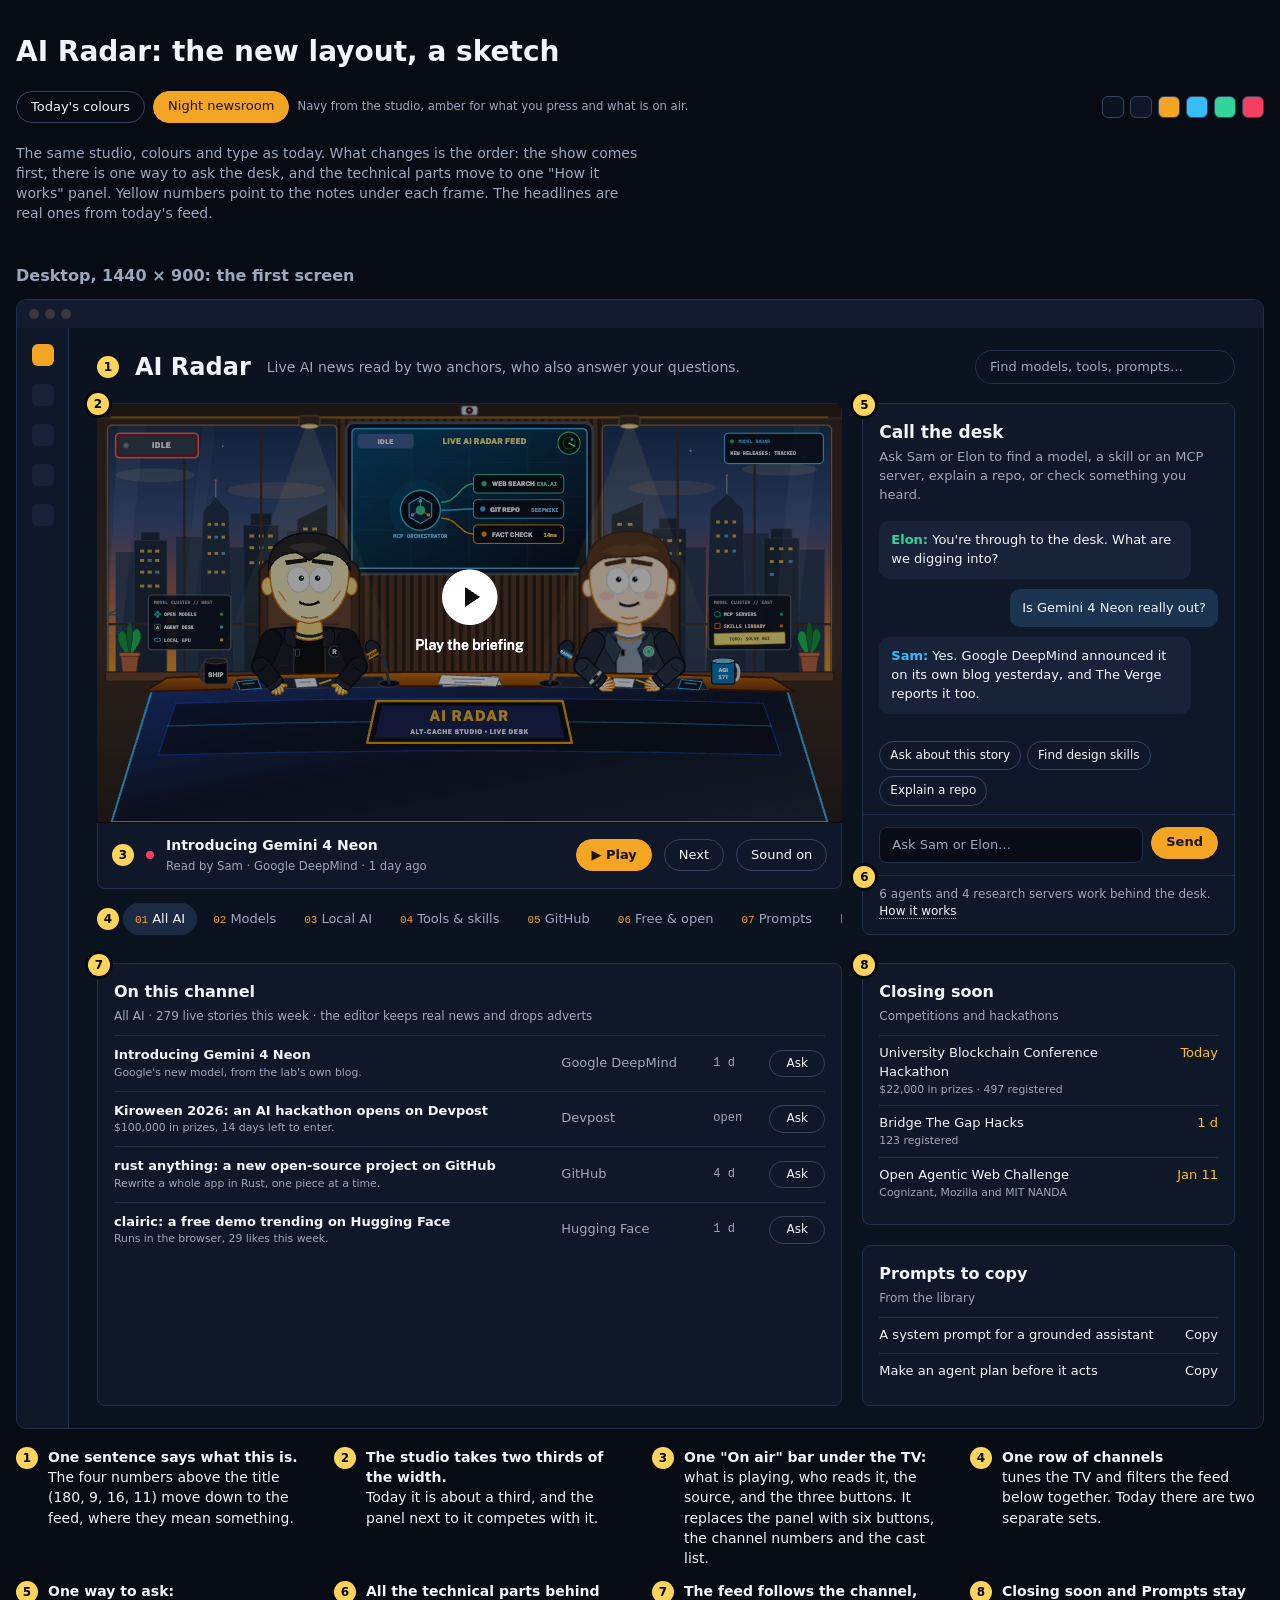
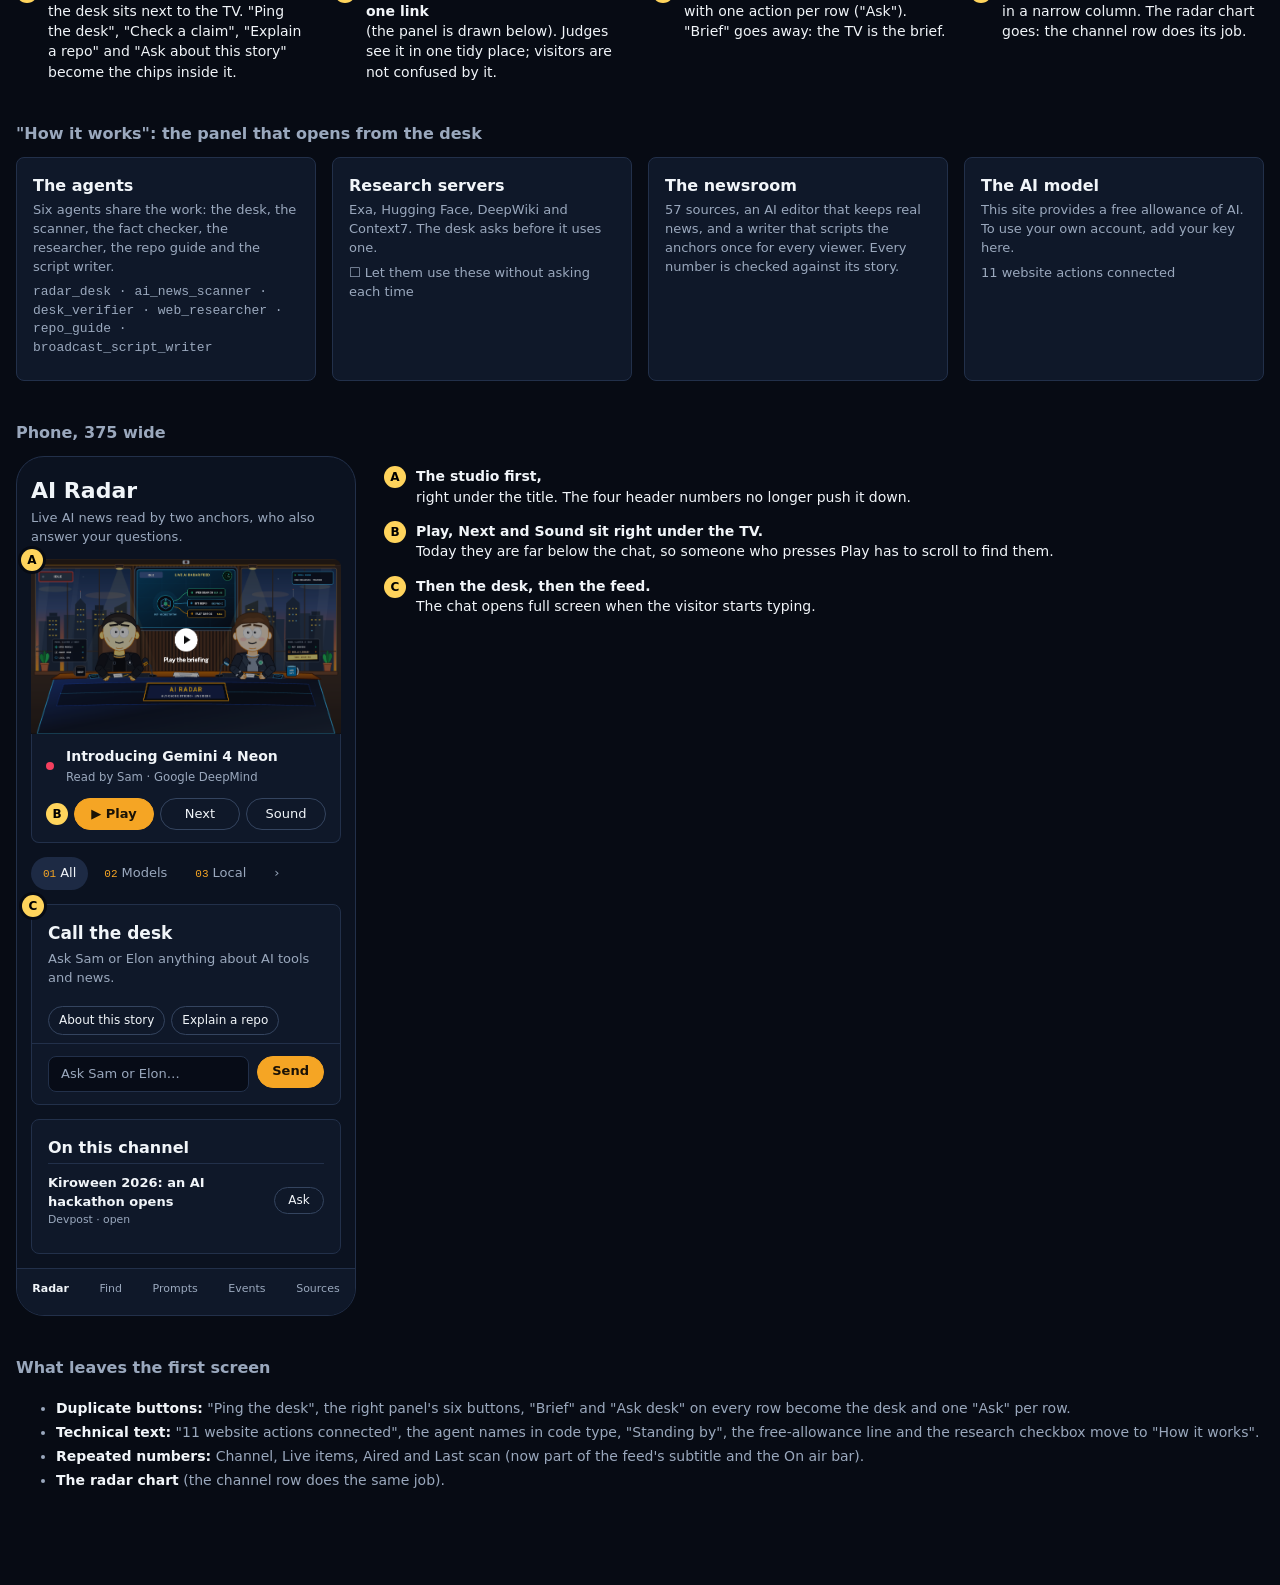
==== examples/ai_radar/docs/layout-sketch.html @ 0903b65e "Add AI Radar, an open agentic website for AI builders AI Radar is a live AI news channel read by two" ====
<!doctype html>
<html lang="en">
<head>
<meta charset="utf-8">
<meta name="viewport" content="width=device-width, initial-scale=1">
<title>AI Radar layout sketch</title>
<style>
  :root {
    --ground: #171719; --surface: #131217; --raised: #212023; --well: #0c0c10;
    --border: #2a2a2e; --text: #fff; --muted: #8a8c92; --accent: #3ddc97;
    --sam: #3df5ff; --elon: #3dff8a; --warning: #d9a441; --note: #ffd45c;
    --page: #0b0b0d; --bar: #1d1d20; --line: #3a3a3e; --mine: #1f3a2e; --primary: #fff; --on-primary: #000; --live: #e5566f;
    --font: "Public Sans", Inter, system-ui, sans-serif;
    --mono: "IBM Plex Mono", ui-monospace, Menlo, monospace;
  }
  /* The night newsroom: the studio's own navy, amber lamps, Sam's cyan and the radar's green. */
  body.night {
    --page: #070b14; --ground: #0b1220; --surface: #0f1829; --raised: #18233a; --well: #070c17;
    --border: #22304a; --bar: #131c2e; --line: #34445f; --text: #f1f5f9; --muted: #9aa8bd;
    --accent: #34d399; --sam: #38bdf8; --elon: #34d399; --warning: #fbbf24;
    --primary: #f5a524; --on-primary: #1a1206; --mine: #1b3550; --live: #f43f5e;
  }
  body.night .tab.on { background: #1d2a44; }
  body.night .tab em { color: var(--primary); }
  body.night .rail span.on { background: var(--primary); }
  .switch { position: sticky; top: 0; z-index: 5; display: flex; flex-wrap: wrap; align-items: center; gap: 8px; padding: 12px 0; margin-bottom: 8px; background: var(--page); }
  .switch .btn[aria-pressed="true"] { background: var(--primary); color: var(--on-primary); border-color: var(--primary); }
  .switch small { color: var(--muted); }
  .swatches { display: flex; gap: 6px; margin-left: auto; }
  .swatches i { width: 22px; height: 22px; border-radius: 6px; border: 1px solid var(--line); }
  * { box-sizing: border-box; }
  body { margin: 0; background: var(--page); color: var(--text); font: 14px/1.45 var(--font); }
  .page { max-width: 1320px; margin: 0 auto; padding: 32px 16px 80px; }
  h1.sheet { font-size: 28px; margin: 0 0 6px; }
  .lede { color: var(--muted); max-width: 70ch; margin: 0 0 28px; }
  h2.frame-title { font-size: 16px; margin: 40px 0 12px; color: var(--muted); font-weight: 600; }

  /* the browser frame */
  .browser { border: 1px solid var(--border); border-radius: 10px; overflow: hidden; background: var(--ground); }
  .bar { height: 28px; background: var(--bar); display: flex; align-items: center; gap: 6px; padding: 0 12px; }
  .bar i { width: 10px; height: 10px; border-radius: 50%; background: #3a3a3e; }

  /* desktop */
  .d { display: grid; grid-template-columns: 52px 1fr; min-height: 900px; }
  .rail { background: var(--surface); border-right: 1px solid var(--border); display: flex; flex-direction: column; align-items: center; gap: 18px; padding: 16px 0; }
  .rail span { width: 22px; height: 22px; border-radius: 6px; background: var(--raised); }
  .rail span.on { background: var(--accent); }
  .d-main { padding: 22px 28px; }
  .top { display: flex; align-items: center; gap: 16px; margin-bottom: 18px; }
  .top h3 { margin: 0; font-size: 24px; }
  .top p { margin: 0; color: var(--muted); flex: 1; }
  .search { width: 260px; height: 34px; border-radius: 999px; border: 1px solid var(--border); color: var(--muted); padding: 7px 14px; font-size: 13px; }
  .show { display: grid; grid-template-columns: minmax(0, 2fr) minmax(300px, 1fr); gap: 20px; }
  .tv img { width: 100%; display: block; border-radius: 8px 8px 0 0; }
  .onair { display: flex; align-items: center; gap: 12px; padding: 12px 14px; background: var(--surface); border: 1px solid var(--border); border-top: 0; border-radius: 0 0 8px 8px; }
  .dot { width: 8px; height: 8px; border-radius: 50%; background: var(--live); flex: none; }
  .onair .what { flex: 1; min-width: 0; }
  .onair .what b { display: block; white-space: nowrap; overflow: hidden; text-overflow: ellipsis; }
  .onair .what small { color: var(--muted); }
  .btn { height: 32px; padding: 0 14px; border-radius: 999px; border: 1px solid var(--line); background: none; color: var(--text); font: inherit; font-size: 13px; display: inline-flex; align-items: center; gap: 6px; white-space: nowrap; }
  .btn.primary { background: var(--primary); color: var(--on-primary); border-color: var(--primary); font-weight: 600; }
  .tabs { display: flex; gap: 4px; margin-top: 14px; overflow: hidden; }
  .tab { padding: 7px 12px; border-radius: 999px; color: var(--muted); font-size: 13px; white-space: nowrap; }
  .tab.on { background: var(--raised); color: var(--text); }
  .tab em { font-style: normal; font-family: var(--mono); font-size: 11px; color: var(--accent); margin-right: 4px; }

  .desk { background: var(--surface); border: 1px solid var(--border); border-radius: 8px; display: flex; flex-direction: column; }
  .desk header { padding: 16px 16px 10px; }
  .desk header h4 { margin: 0 0 4px; font-size: 17px; }
  .desk header p { margin: 0; color: var(--muted); font-size: 13px; }
  .msgs { flex: 1; padding: 6px 16px; display: flex; flex-direction: column; gap: 10px; }
  .msg { background: var(--raised); border-radius: 10px; padding: 10px 12px; font-size: 13px; max-width: 92%; }
  .msg b.sam { color: var(--sam); } .msg b.elon { color: var(--elon); }
  .msg.me { align-self: flex-end; background: var(--mine); }
  .chips { display: flex; flex-wrap: wrap; gap: 6px; padding: 8px 16px; }
  .chip { font-size: 12px; padding: 5px 10px; border-radius: 999px; border: 1px solid var(--line); }
  .ask { display: flex; gap: 8px; padding: 12px 16px; border-top: 1px solid var(--border); }
  .ask div { flex: 1; height: 36px; border-radius: 8px; background: var(--well); border: 1px solid var(--border); color: var(--muted); padding: 8px 12px; font-size: 13px; }
  .how { padding: 10px 16px 14px; color: var(--muted); font-size: 12px; border-top: 1px solid var(--border); }
  .how u { color: var(--text); text-decoration: none; border-bottom: 1px dotted var(--muted); }

  .below { display: grid; grid-template-columns: minmax(0, 2fr) minmax(300px, 1fr); gap: 20px; margin-top: 28px; }
  .card { background: var(--surface); border: 1px solid var(--border); border-radius: 8px; padding: 16px; }
  .card h4 { margin: 0 0 4px; font-size: 16px; }
  .card .sub { color: var(--muted); font-size: 12px; margin: 0 0 10px; }
  .row { display: grid; grid-template-columns: 1fr 140px 44px 56px; gap: 12px; align-items: center; padding: 10px 0; border-top: 1px solid var(--border); font-size: 13px; }
  .row b { font-weight: 600; }
  .row small { display: block; color: var(--muted); font-weight: 400; }
  .row .src { color: var(--muted); }
  .row .age { font-family: var(--mono); font-size: 12px; color: var(--muted); }
  .small-btn { font-size: 12px; padding: 4px 10px; border-radius: 999px; border: 1px solid var(--line); text-align: center; }
  .side { display: flex; flex-direction: column; gap: 20px; }
  .line { display: flex; justify-content: space-between; gap: 10px; padding: 8px 0; border-top: 1px solid var(--border); font-size: 13px; }
  .line span:last-child { color: var(--warning); white-space: nowrap; }
  .line small { display: block; color: var(--muted); }

  /* notes */
  .pin { display: inline-grid; place-items: center; width: 22px; height: 22px; border-radius: 50%; background: var(--note); color: #000; font: 700 12px var(--font); flex: none; }
  .has-pin { position: relative; }
  .has-pin > .pin { position: absolute; top: -10px; left: -10px; z-index: 2; box-shadow: 0 0 0 3px var(--page); }
  /* In a row, the number sits in line, so it covers no words. */
  .top > .pin, .onair > .pin, .tabs > .pin, .controls > .pin { position: static; box-shadow: none; align-self: center; }
  .notes { display: grid; grid-template-columns: repeat(auto-fit, minmax(280px, 1fr)); gap: 12px 24px; margin-top: 18px; }
  .note { display: flex; gap: 10px; align-items: flex-start; }
  .note p { margin: 0; }
  .note p b { display: block; }

  /* drawer */
  .drawer { display: grid; grid-template-columns: repeat(auto-fit, minmax(240px, 1fr)); gap: 16px; }
  .drawer .card p { margin: 0 0 6px; color: var(--muted); font-size: 13px; }
  .code { font-family: var(--mono); font-size: 12px; color: var(--text); }

  /* phone */
  .phones { display: flex; gap: 28px; flex-wrap: wrap; align-items: flex-start; }
  .phone { width: 340px; border: 1px solid var(--border); border-radius: 28px; overflow: hidden; background: var(--ground); flex: none; }
  .phone .in { padding: 18px 14px 0; }
  .phone h3 { margin: 0; font-size: 22px; }
  .phone .tag { color: var(--muted); font-size: 13px; margin: 2px 0 12px; }
  .phone .tv img { border-radius: 8px 8px 0 0; }
  .phone .onair { flex-wrap: wrap; }
  .phone .controls { display: flex; gap: 6px; width: 100%; }
  .phone .controls .btn { flex: 1; justify-content: center; padding: 0 8px; }
  .navbar { display: flex; justify-content: space-around; padding: 12px 0 18px; margin-top: 14px; border-top: 1px solid var(--border); background: var(--surface); font-size: 11px; color: var(--muted); }
  .navbar b { color: var(--text); font-weight: 600; }
  .phone-notes { flex: 1; min-width: 260px; display: flex; flex-direction: column; gap: 14px; padding-top: 10px; }

  .gone { margin-top: 18px; color: var(--muted); }
  .gone li { margin: 4px 0; }
  .gone b { color: var(--text); font-weight: 600; }
  @media (max-width: 900px) {
    .show, .below { grid-template-columns: minmax(0, 1fr); }
    .d { grid-template-columns: minmax(0, 1fr); } .rail { display: none; }
    .d-main { padding: 18px 14px; }
    .top { flex-wrap: wrap; } .top p { flex-basis: 100%; } .search { width: 100%; }
    .onair { flex-wrap: wrap; } .onair .what { flex-basis: 100%; }
    .phone { width: 100%; max-width: 340px; }
    .row { grid-template-columns: 1fr 56px; } .row .src, .row .age { display: none; }
  }
</style>
</head>
<body class="night">
<div class="page">
  <h1 class="sheet">AI Radar: the new layout, a sketch</h1>
  <div class="switch" role="group" aria-label="Colours">
    <button class="btn" type="button" data-palette="" aria-pressed="false">Today's colours</button>
    <button class="btn" type="button" data-palette="night" aria-pressed="true">Night newsroom</button>
    <small id="palette-note">Navy from the studio, amber for what you press and what is on air.</small>
    <span class="swatches"><i style="background:var(--ground)"></i><i style="background:var(--surface)"></i><i style="background:var(--primary)"></i><i style="background:var(--sam)"></i><i style="background:var(--elon)"></i><i style="background:var(--live)"></i></span>
  </div>
  <p class="lede">The same studio, colours and type as today. What changes is the order: the show comes first, there is one way to ask the desk, and the technical parts move to one "How it works" panel. Yellow numbers point to the notes under each frame. The headlines are real ones from today's feed.</p>

  <h2 class="frame-title">Desktop, 1440 × 900: the first screen</h2>
  <div class="browser">
    <div class="bar"><i></i><i></i><i></i></div>
    <div class="d">
      <nav class="rail"><span class="on"></span><span></span><span></span><span></span><span></span></nav>
      <main class="d-main">
        <div class="top has-pin">
          <span class="pin">1</span>
          <h3>AI Radar</h3>
          <p>Live AI news read by two anchors, who also answer your questions.</p>
          <div class="search">Find models, tools, prompts…</div>
        </div>

        <div class="show">
          <section class="has-pin">
            <span class="pin">2</span>
            <div class="tv"><img src="sketch-studio.png" alt="The Alt-Cache studio, as it is today"></div>
            <div class="onair has-pin">
              <span class="pin">3</span>
              <span class="dot"></span>
              <div class="what"><b>Introducing Gemini 4 Neon</b><small>Read by Sam · Google DeepMind · 1 day ago</small></div>
              <button class="btn primary">▶ Play</button>
              <button class="btn">Next</button>
              <button class="btn">Sound on</button>
            </div>
            <div class="tabs has-pin">
              <span class="pin">4</span>
              <span class="tab on"><em>01</em>All AI</span><span class="tab"><em>02</em>Models</span><span class="tab"><em>03</em>Local AI</span><span class="tab"><em>04</em>Tools &amp; skills</span><span class="tab"><em>05</em>GitHub</span><span class="tab"><em>06</em>Free &amp; open</span><span class="tab"><em>07</em>Prompts</span><span class="tab">More ›</span>
            </div>
          </section>

          <aside class="desk has-pin">
            <span class="pin">5</span>
            <header>
              <h4>Call the desk</h4>
              <p>Ask Sam or Elon to find a model, a skill or an MCP server, explain a repo, or check something you heard.</p>
            </header>
            <div class="msgs">
              <div class="msg"><b class="elon">Elon:</b> You're through to the desk. What are we digging into?</div>
              <div class="msg me">Is Gemini 4 Neon really out?</div>
              <div class="msg"><b class="sam">Sam:</b> Yes. Google DeepMind announced it on its own blog yesterday, and The Verge reports it too.</div>
            </div>
            <div class="chips"><span class="chip">Ask about this story</span><span class="chip">Find design skills</span><span class="chip">Explain a repo</span></div>
            <div class="ask"><div>Ask Sam or Elon…</div><button class="btn primary">Send</button></div>
            <div class="how has-pin"><span class="pin">6</span>6 agents and 4 research servers work behind the desk. <u>How it works</u></div>
          </aside>
        </div>

        <div class="below">
          <section class="card has-pin">
            <span class="pin">7</span>
            <h4>On this channel</h4>
            <p class="sub">All AI · 279 live stories this week · the editor keeps real news and drops adverts</p>
            <div class="row"><b>Introducing Gemini 4 Neon<small>Google's new model, from the lab's own blog.</small></b><span class="src">Google DeepMind</span><span class="age">1 d</span><span class="small-btn">Ask</span></div>
            <div class="row"><b>Kiroween 2026: an AI hackathon opens on Devpost<small>$100,000 in prizes, 14 days left to enter.</small></b><span class="src">Devpost</span><span class="age">open</span><span class="small-btn">Ask</span></div>
            <div class="row"><b>rust anything: a new open-source project on GitHub<small>Rewrite a whole app in Rust, one piece at a time.</small></b><span class="src">GitHub</span><span class="age">4 d</span><span class="small-btn">Ask</span></div>
            <div class="row"><b>clairic: a free demo trending on Hugging Face<small>Runs in the browser, 29 likes this week.</small></b><span class="src">Hugging Face</span><span class="age">1 d</span><span class="small-btn">Ask</span></div>
          </section>
          <div class="side">
            <section class="card has-pin">
              <span class="pin">8</span>
              <h4>Closing soon</h4>
              <p class="sub">Competitions and hackathons</p>
              <div class="line"><span>University Blockchain Conference Hackathon<small>$22,000 in prizes · 497 registered</small></span><span>Today</span></div>
              <div class="line"><span>Bridge The Gap Hacks<small>123 registered</small></span><span>1 d</span></div>
              <div class="line"><span>Open Agentic Web Challenge<small>Cognizant, Mozilla and MIT NANDA</small></span><span>Jan 11</span></div>
            </section>
            <section class="card">
              <h4>Prompts to copy</h4>
              <p class="sub">From the library</p>
              <div class="line"><span>A system prompt for a grounded assistant</span><span style="color:var(--text)">Copy</span></div>
              <div class="line"><span>Make an agent plan before it acts</span><span style="color:var(--text)">Copy</span></div>
            </section>
          </div>
        </div>
      </main>
    </div>
  </div>

  <div class="notes">
    <div class="note"><span class="pin">1</span><p><b>One sentence says what this is.</b> The four numbers above the title (180, 9, 16, 11) move down to the feed, where they mean something.</p></div>
    <div class="note"><span class="pin">2</span><p><b>The studio takes two thirds of the width.</b> Today it is about a third, and the panel next to it competes with it.</p></div>
    <div class="note"><span class="pin">3</span><p><b>One "On air" bar under the TV:</b> what is playing, who reads it, the source, and the three buttons. It replaces the panel with six buttons, the channel numbers and the cast list.</p></div>
    <div class="note"><span class="pin">4</span><p><b>One row of channels</b> tunes the TV and filters the feed below together. Today there are two separate sets.</p></div>
    <div class="note"><span class="pin">5</span><p><b>One way to ask:</b> the desk sits next to the TV. "Ping the desk", "Check a claim", "Explain a repo" and "Ask about this story" become the chips inside it.</p></div>
    <div class="note"><span class="pin">6</span><p><b>All the technical parts behind one link</b> (the panel is drawn below). Judges see it in one tidy place; visitors are not confused by it.</p></div>
    <div class="note"><span class="pin">7</span><p><b>The feed follows the channel,</b> with one action per row ("Ask"). "Brief" goes away: the TV is the brief.</p></div>
    <div class="note"><span class="pin">8</span><p><b>Closing soon and Prompts stay</b> in a narrow column. The radar chart goes: the channel row does its job.</p></div>
  </div>

  <h2 class="frame-title">"How it works": the panel that opens from the desk</h2>
  <div class="drawer">
    <div class="card"><h4>The agents</h4><p>Six agents share the work: the desk, the scanner, the fact checker, the researcher, the repo guide and the script writer.</p><p class="code">radar_desk · ai_news_scanner · desk_verifier · web_researcher · repo_guide · broadcast_script_writer</p></div>
    <div class="card"><h4>Research servers</h4><p>Exa, Hugging Face, DeepWiki and Context7. The desk asks before it uses one.</p><p>☐ Let them use these without asking each time</p></div>
    <div class="card"><h4>The newsroom</h4><p>57 sources, an AI editor that keeps real news, and a writer that scripts the anchors once for every viewer. Every number is checked against its story.</p></div>
    <div class="card"><h4>The AI model</h4><p>This site provides a free allowance of AI. To use your own account, add your key here.</p><p>11 website actions connected</p></div>
  </div>

  <h2 class="frame-title">Phone, 375 wide</h2>
  <div class="phones">
    <div class="phone">
      <div class="in">
        <h3>AI Radar</h3>
        <p class="tag">Live AI news read by two anchors, who also answer your questions.</p>
        <div class="tv has-pin"><span class="pin">A</span><img src="sketch-studio.png" alt=""></div>
        <div class="onair">
          <span class="dot"></span>
          <div class="what"><b>Introducing Gemini 4 Neon</b><small>Read by Sam · Google DeepMind</small></div>
          <div class="controls has-pin"><span class="pin">B</span><button class="btn primary">▶ Play</button><button class="btn">Next</button><button class="btn">Sound</button></div>
        </div>
        <div class="tabs"><span class="tab on"><em>01</em>All</span><span class="tab"><em>02</em>Models</span><span class="tab"><em>03</em>Local</span><span class="tab">›</span></div>
        <div class="desk has-pin" style="margin-top:14px">
          <span class="pin">C</span>
          <header><h4>Call the desk</h4><p>Ask Sam or Elon anything about AI tools and news.</p></header>
          <div class="chips"><span class="chip">About this story</span><span class="chip">Explain a repo</span></div>
          <div class="ask"><div>Ask Sam or Elon…</div><button class="btn primary">Send</button></div>
        </div>
        <div class="card" style="margin-top:14px"><h4>On this channel</h4>
          <div class="row" style="grid-template-columns:1fr 50px"><b>Kiroween 2026: an AI hackathon opens<small>Devpost · open</small></b><span class="small-btn">Ask</span></div>
        </div>
      </div>
      <div class="navbar"><b>Radar</b><span>Find</span><span>Prompts</span><span>Events</span><span>Sources</span></div>
    </div>
    <div class="phone-notes">
      <div class="note"><span class="pin">A</span><p><b>The studio first,</b> right under the title. The four header numbers no longer push it down.</p></div>
      <div class="note"><span class="pin">B</span><p><b>Play, Next and Sound sit right under the TV.</b> Today they are far below the chat, so someone who presses Play has to scroll to find them.</p></div>
      <div class="note"><span class="pin">C</span><p><b>Then the desk, then the feed.</b> The chat opens full screen when the visitor starts typing.</p></div>
    </div>
  </div>

  <h2 class="frame-title">What leaves the first screen</h2>
  <ul class="gone">
    <li><b>Duplicate buttons:</b> "Ping the desk", the right panel's six buttons, "Brief" and "Ask desk" on every row become the desk and one "Ask" per row.</li>
    <li><b>Technical text:</b> "11 website actions connected", the agent names in code type, "Standing by", the free-allowance line and the research checkbox move to "How it works".</li>
    <li><b>Repeated numbers:</b> Channel, Live items, Aired and Last scan (now part of the feed's subtitle and the On air bar).</li>
    <li><b>The radar chart</b> (the channel row does the same job).</li>
  </ul>
</div>
<script>
  const notes = { "": "Neutral grey-black with a mint accent, as the site is now.", night: "Navy from the studio, amber for what you press and what is on air." };
  for (const b of document.querySelectorAll(".switch .btn")) {
    b.addEventListener("click", () => {
      document.body.className = b.dataset.palette;
      for (const o of document.querySelectorAll(".switch .btn")) o.setAttribute("aria-pressed", String(o === b));
      document.querySelector("#palette-note").textContent = notes[b.dataset.palette];
    });
  }
</script>
</body>
</html>
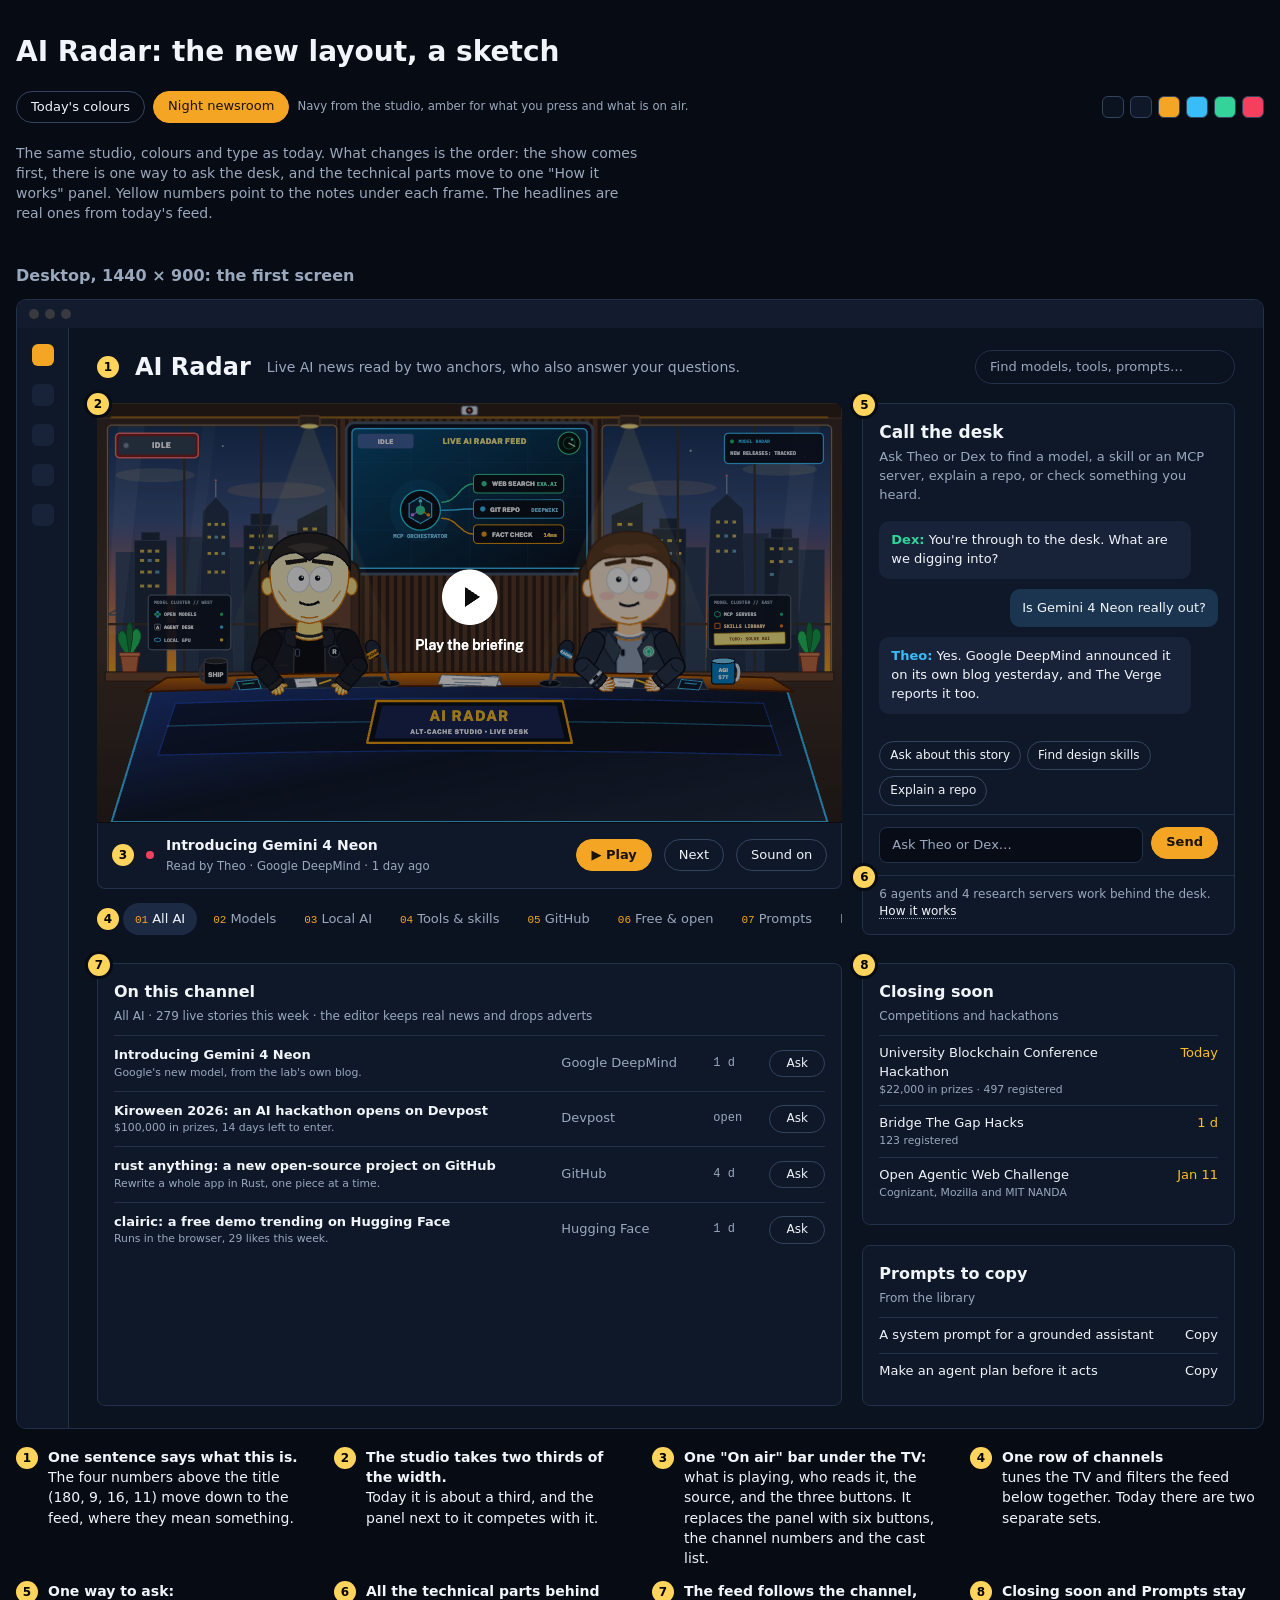
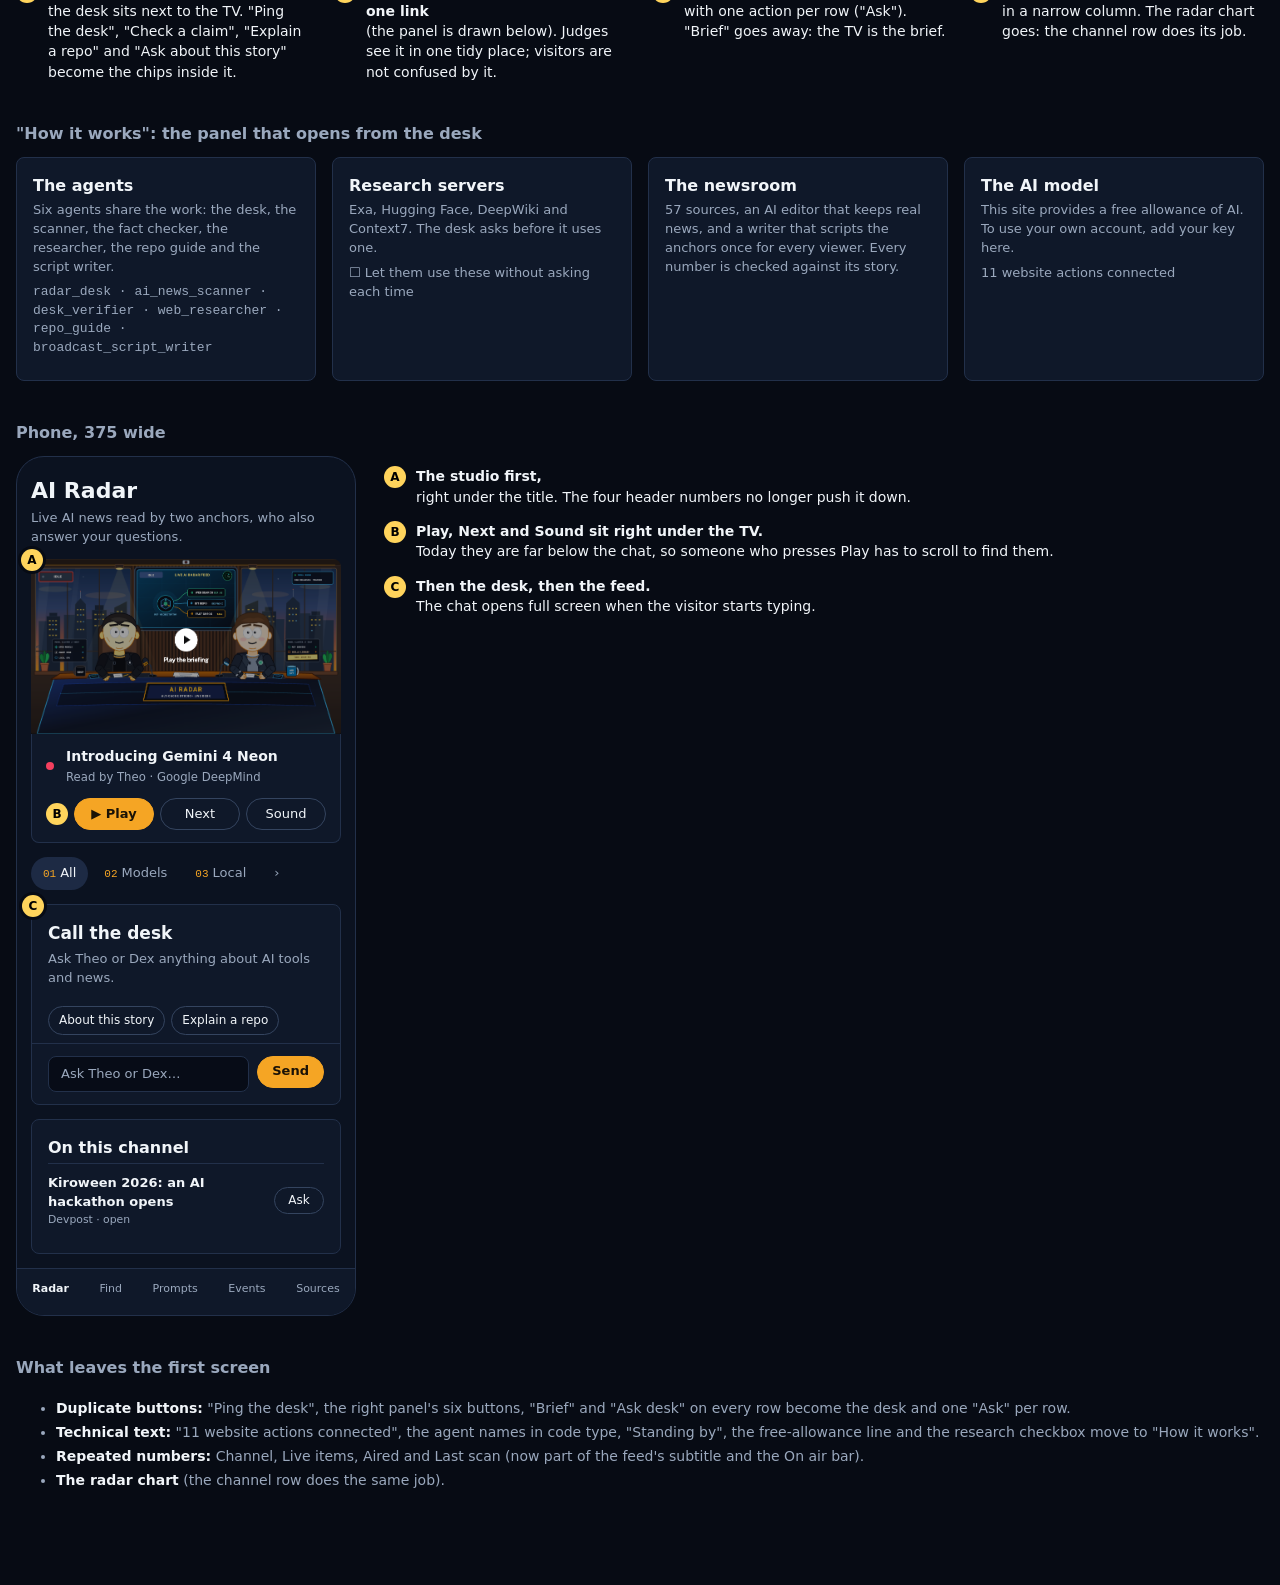
==== commit 890e59cc: "Rename the anchors to Dex Ping and Theo Sweep, original characters The two anchors were parodies of " ====
--- a/examples/ai_radar/docs/layout-sketch.html
+++ b/examples/ai_radar/docs/layout-sketch.html
@@ -8,16 +8,16 @@
   :root {
     --ground: #171719; --surface: #131217; --raised: #212023; --well: #0c0c10;
     --border: #2a2a2e; --text: #fff; --muted: #8a8c92; --accent: #3ddc97;
-    --sam: #3df5ff; --elon: #3dff8a; --warning: #d9a441; --note: #ffd45c;
+    --theo: #3df5ff; --dex: #3dff8a; --warning: #d9a441; --note: #ffd45c;
     --page: #0b0b0d; --bar: #1d1d20; --line: #3a3a3e; --mine: #1f3a2e; --primary: #fff; --on-primary: #000; --live: #e5566f;
     --font: "Public Sans", Inter, system-ui, sans-serif;
     --mono: "IBM Plex Mono", ui-monospace, Menlo, monospace;
   }
-  /* The night newsroom: the studio's own navy, amber lamps, Sam's cyan and the radar's green. */
+  /* The night newsroom: the studio's own navy, amber lamps, Theo's cyan and the radar's green. */
   body.night {
     --page: #070b14; --ground: #0b1220; --surface: #0f1829; --raised: #18233a; --well: #070c17;
     --border: #22304a; --bar: #131c2e; --line: #34445f; --text: #f1f5f9; --muted: #9aa8bd;
-    --accent: #34d399; --sam: #38bdf8; --elon: #34d399; --warning: #fbbf24;
+    --accent: #34d399; --theo: #38bdf8; --dex: #34d399; --warning: #fbbf24;
     --primary: #f5a524; --on-primary: #1a1206; --mine: #1b3550; --live: #f43f5e;
   }
   body.night .tab.on { background: #1d2a44; }
@@ -70,7 +70,7 @@
   .desk header p { margin: 0; color: var(--muted); font-size: 13px; }
   .msgs { flex: 1; padding: 6px 16px; display: flex; flex-direction: column; gap: 10px; }
   .msg { background: var(--raised); border-radius: 10px; padding: 10px 12px; font-size: 13px; max-width: 92%; }
-  .msg b.sam { color: var(--sam); } .msg b.elon { color: var(--elon); }
+  .msg b.theo { color: var(--theo); } .msg b.dex { color: var(--dex); }
   .msg.me { align-self: flex-end; background: var(--mine); }
   .chips { display: flex; flex-wrap: wrap; gap: 6px; padding: 8px 16px; }
   .chip { font-size: 12px; padding: 5px 10px; border-radius: 999px; border: 1px solid var(--line); }
@@ -145,7 +145,7 @@
     <button class="btn" type="button" data-palette="" aria-pressed="false">Today's colours</button>
     <button class="btn" type="button" data-palette="night" aria-pressed="true">Night newsroom</button>
     <small id="palette-note">Navy from the studio, amber for what you press and what is on air.</small>
-    <span class="swatches"><i style="background:var(--ground)"></i><i style="background:var(--surface)"></i><i style="background:var(--primary)"></i><i style="background:var(--sam)"></i><i style="background:var(--elon)"></i><i style="background:var(--live)"></i></span>
+    <span class="swatches"><i style="background:var(--ground)"></i><i style="background:var(--surface)"></i><i style="background:var(--primary)"></i><i style="background:var(--theo)"></i><i style="background:var(--dex)"></i><i style="background:var(--live)"></i></span>
   </div>
   <p class="lede">The same studio, colours and type as today. What changes is the order: the show comes first, there is one way to ask the desk, and the technical parts move to one "How it works" panel. Yellow numbers point to the notes under each frame. The headlines are real ones from today's feed.</p>
 
@@ -165,11 +165,11 @@
         <div class="show">
           <section class="has-pin">
             <span class="pin">2</span>
-            <div class="tv"><img src="sketch-studio.png" alt="The Alt-Cache studio, as it is today"></div>
+            <div class="tv"><img src="sketch-studio.png" alt="The AI Radar studio, as it is today"></div>
             <div class="onair has-pin">
               <span class="pin">3</span>
               <span class="dot"></span>
-              <div class="what"><b>Introducing Gemini 4 Neon</b><small>Read by Sam · Google DeepMind · 1 day ago</small></div>
+              <div class="what"><b>Introducing Gemini 4 Neon</b><small>Read by Theo · Google DeepMind · 1 day ago</small></div>
               <button class="btn primary">▶ Play</button>
               <button class="btn">Next</button>
               <button class="btn">Sound on</button>
@@ -184,15 +184,15 @@
             <span class="pin">5</span>
             <header>
               <h4>Call the desk</h4>
-              <p>Ask Sam or Elon to find a model, a skill or an MCP server, explain a repo, or check something you heard.</p>
+              <p>Ask Theo or Dex to find a model, a skill or an MCP server, explain a repo, or check something you heard.</p>
             </header>
             <div class="msgs">
-              <div class="msg"><b class="elon">Elon:</b> You're through to the desk. What are we digging into?</div>
+              <div class="msg"><b class="dex">Dex:</b> You're through to the desk. What are we digging into?</div>
               <div class="msg me">Is Gemini 4 Neon really out?</div>
-              <div class="msg"><b class="sam">Sam:</b> Yes. Google DeepMind announced it on its own blog yesterday, and The Verge reports it too.</div>
+              <div class="msg"><b class="theo">Theo:</b> Yes. Google DeepMind announced it on its own blog yesterday, and The Verge reports it too.</div>
             </div>
             <div class="chips"><span class="chip">Ask about this story</span><span class="chip">Find design skills</span><span class="chip">Explain a repo</span></div>
-            <div class="ask"><div>Ask Sam or Elon…</div><button class="btn primary">Send</button></div>
+            <div class="ask"><div>Ask Theo or Dex…</div><button class="btn primary">Send</button></div>
             <div class="how has-pin"><span class="pin">6</span>6 agents and 4 research servers work behind the desk. <u>How it works</u></div>
           </aside>
         </div>
@@ -256,15 +256,15 @@
         <div class="tv has-pin"><span class="pin">A</span><img src="sketch-studio.png" alt=""></div>
         <div class="onair">
           <span class="dot"></span>
-          <div class="what"><b>Introducing Gemini 4 Neon</b><small>Read by Sam · Google DeepMind</small></div>
+          <div class="what"><b>Introducing Gemini 4 Neon</b><small>Read by Theo · Google DeepMind</small></div>
           <div class="controls has-pin"><span class="pin">B</span><button class="btn primary">▶ Play</button><button class="btn">Next</button><button class="btn">Sound</button></div>
         </div>
         <div class="tabs"><span class="tab on"><em>01</em>All</span><span class="tab"><em>02</em>Models</span><span class="tab"><em>03</em>Local</span><span class="tab">›</span></div>
         <div class="desk has-pin" style="margin-top:14px">
           <span class="pin">C</span>
-          <header><h4>Call the desk</h4><p>Ask Sam or Elon anything about AI tools and news.</p></header>
+          <header><h4>Call the desk</h4><p>Ask Theo or Dex anything about AI tools and news.</p></header>
           <div class="chips"><span class="chip">About this story</span><span class="chip">Explain a repo</span></div>
-          <div class="ask"><div>Ask Sam or Elon…</div><button class="btn primary">Send</button></div>
+          <div class="ask"><div>Ask Theo or Dex…</div><button class="btn primary">Send</button></div>
         </div>
         <div class="card" style="margin-top:14px"><h4>On this channel</h4>
           <div class="row" style="grid-template-columns:1fr 50px"><b>Kiroween 2026: an AI hackathon opens<small>Devpost · open</small></b><span class="small-btn">Ask</span></div>
